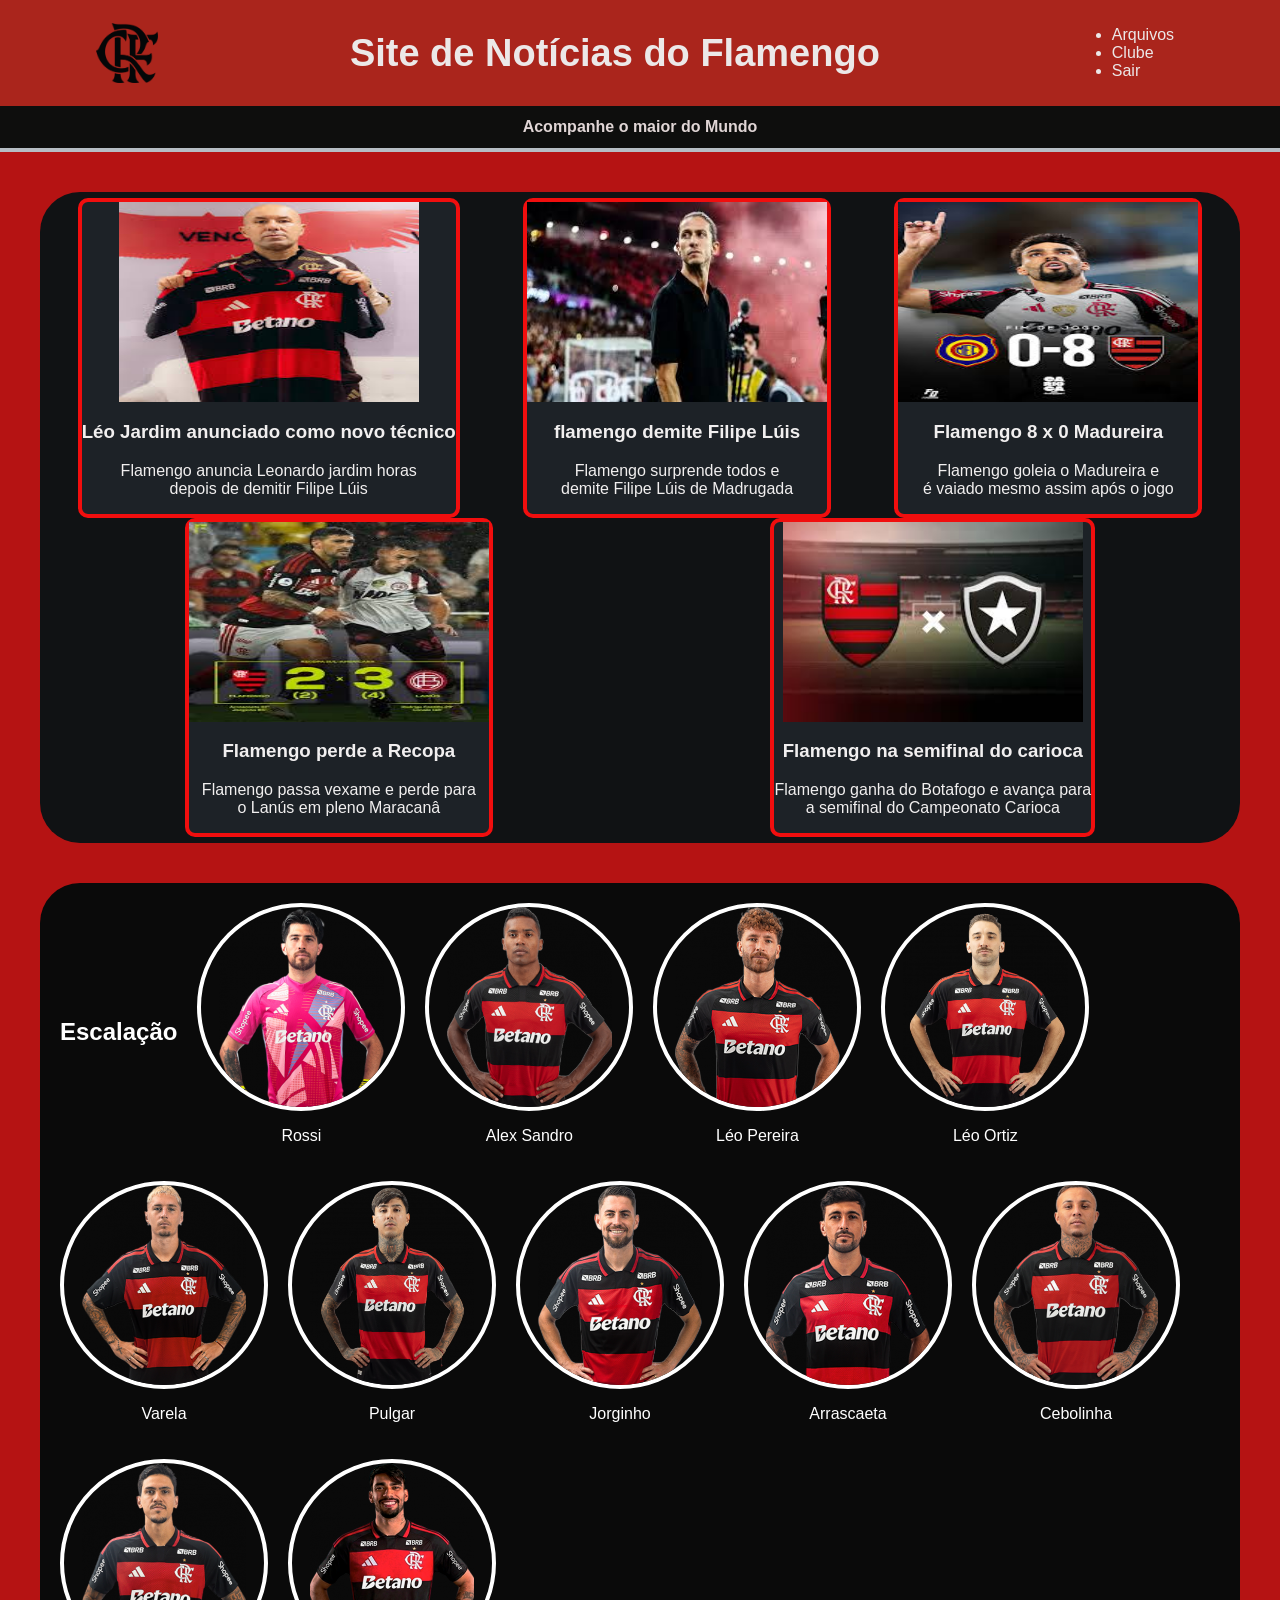
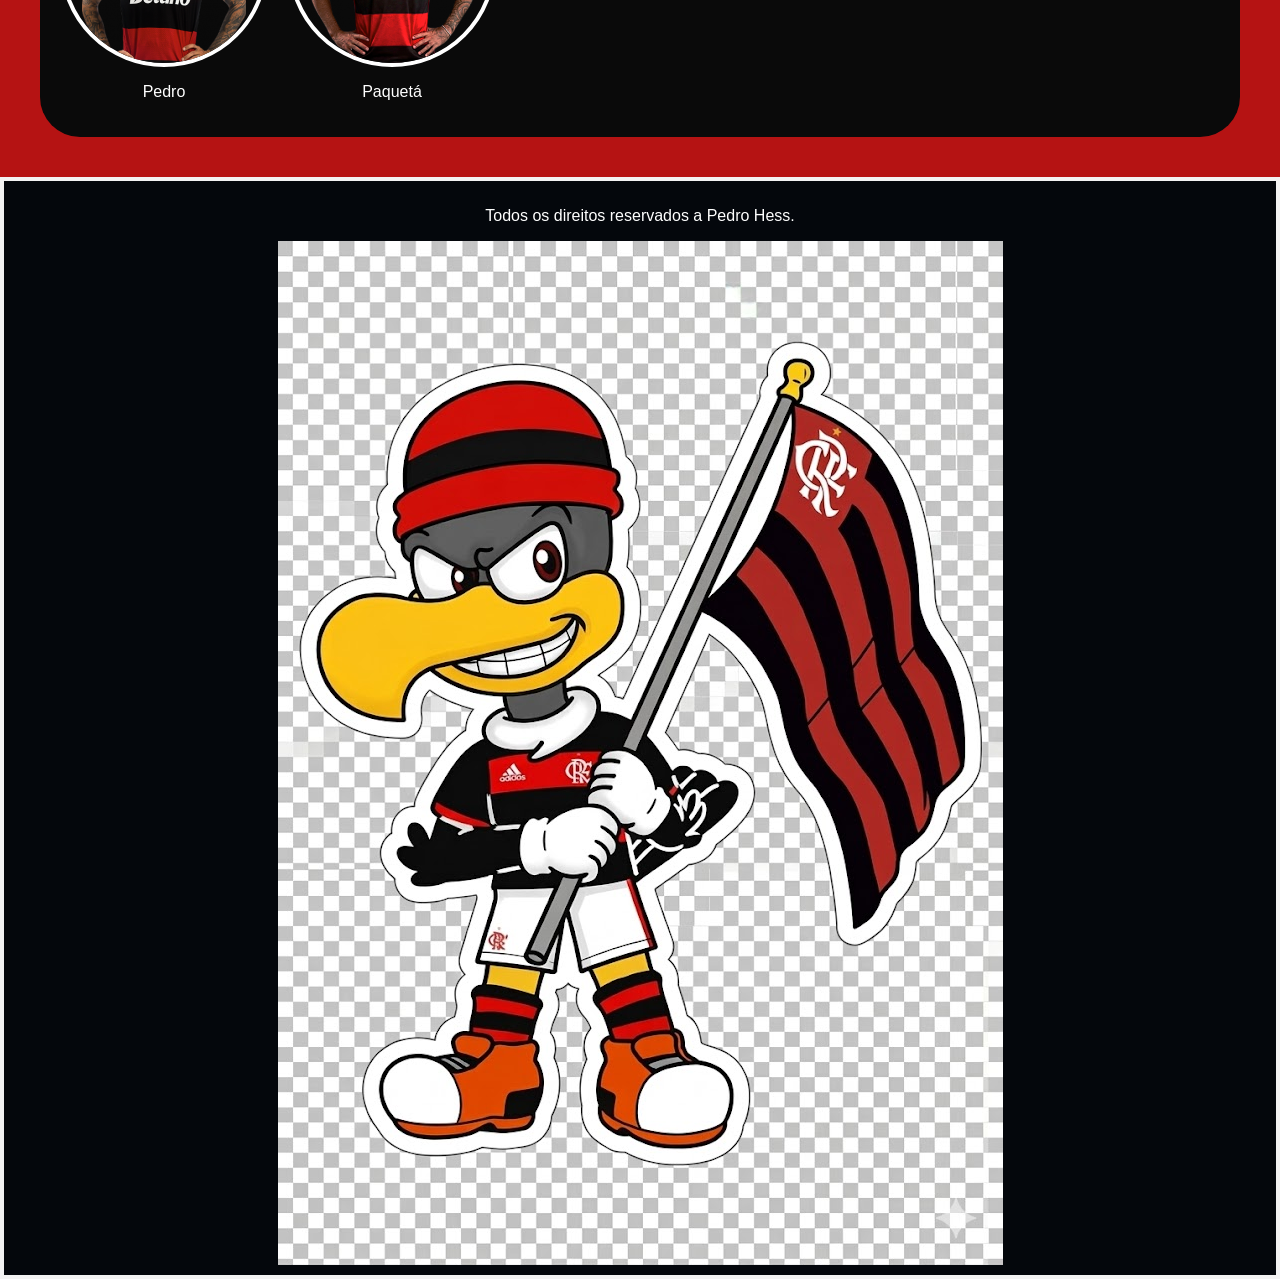
==== site_do_flamengo.html @ 4b74281b "criação do site 06/03" ====
<html lang="en">
<head>
    <meta charset="UTF-8">
    <meta name="viewport" content="width=device-width, initial-scale=1.0">
    <link rel="stylesheet" href="style.css">
    <title>Site do Flamengo</title>
</head>
<body>
    <header>

        <div id="navbar">
            
            <a href="https://gremio.net/home"> 
                <img id="icon" src="crf.png" alt="Ícone do Flamengo"  >
            </a>

            <h2 style="font-size: 38px;"> Site de Notícias do Flamengo</h2>

            <ul id="links">
                <li>Arquivos</li>
                <li>Clube</li>
                <li>Sair</li>
            </ul>
        </div>

    </header>
    <main>
        <div class = "barra-sticky"> Acompanhe o maior do Mundo</div>

        <section class="noticias">

            <div class="noticia">
                <img class="img_noticia" src="assets/Leo_jardim.jfif" alt="Senhor Representante do Grêmio">
                <h3> Léo Jardim anunciado como novo técnico  </h3>
                <p>Flamengo anuncia Leonardo jardim horas <br>depois de demitir Filipe Lúis</p>
            </div>
            
            <div class="noticia">
                <img class="img_noticia" src="assets/filipe.jfif" alt="Senhor Representante do Grêmio">
                <h3>flamengo demite Filipe Lúis</h3>
                <p>Flamengo surprende todos e <br>demite Filipe Lúis de Madrugada</p>
            </div>
            <div class="noticia">
                <img class="img_noticia" src="assets/8x0.jfif" alt="Senhor Representante do Grêmio">
                <h3>Flamengo 8 x 0 Madureira</h3>
                <p>Flamengo goleia o Madureira e <br>é vaiado mesmo assim após o jogo</p>
            </div>
            <div class="noticia">
                <img class="img_noticia" src="assets/lanus.jfif" alt="Senhor Representante do Grêmio">
                <h3>Flamengo perde a Recopa</h3>
                <p>Flamengo passa vexame e perde para<br> o Lanús em pleno Maracanâ</p>
            </div>
            <div class="noticia">
                <img class="img_noticia" src="assets/botafogo.jfif" alt="Senhor Representante do Grêmio">
                <h3>Flamengo na semifinal do carioca</h3>
                <p>Flamengo ganha do Botafogo e avança para <br>a semifinal do Campeonato Carioca</p>
            </div>

        </section>

    </main>

    <section class = "posicao">
        <div class = "titulo"><h2>Escalação</h2></div>
        
            <div class = "card">
                <img class = "jogador" src = "assets/jogadores/rossi.png">
                <p>Rossi</p>
            </div>
            <div class = "card">
                <img class = "jogador" src = "assets/jogadores/alexsandro.png">
                <p>Alex Sandro</p>
            </div>
            <div class = "card">
                <img class = "jogador" src = "assets/jogadores/leopereira.png">
                <p>Léo Pereira</p>
            </div>
             <div class = "card">
                <img class = "jogador" src = "assets/jogadores/leoortiz.png">
                <p>Léo Ortiz</p>
            </div>
             <div class = "card">
                <img class = "jogador" src = "assets/jogadores/varela.png">
                <p>Varela</p>
            </div>
             <div class = "card">
                <img class = "jogador" src = "assets/jogadores/pulgar.png">
                <p>Pulgar</p>
            </div>
             <div class = "card">
                <img class = "jogador" src = "assets/jogadores/jorginho.png">
                <p>Jorginho</p>
            </div>
             <div class = "card">
                <img class = "jogador" src = "assets/jogadores/arrascaeta.png">
                <p>Arrascaeta</p>
            </div>
            <div class = "card">
                <img class = "jogador" src = "assets/jogadores/cebolinha.png">
                <p>Cebolinha</p>
            </div>
            <div class = "card">
                <img class = "jogador" src = "assets/jogadores/pedro.png">
                <p>Pedro</p>
            </div>
            <div class = "card">
                <img class = "jogador" src = "assets/jogadores/paqueta.png">
                <p>Paquetá</p>
            </div>

            
           

        
             </div>
    </section>
   



    <footer>
        <p> Todos os direitos reservados a Pedro Hess. </p>
        <div class ="elemento-fixo">
            <img src = "urubu.png"></img>
        </div>
    </footer>
</body>
</html>
---- style.css ----
body {
    margin: 0px;
    padding: 0px;
    background-color: rgba(177, 6, 6, 0.945);
    font-family: 'Segoe UI', Tahoma, Geneva, Verdana, sans-serif;

}

#icon {
    width: 62px;
}

#links {
    padding-right: 10px;
}

#navbar {
    display: flex;
    justify-content: space-around;
    align-items: center;
    background-color: rgb(170, 37, 28);
    color: rgb(236, 232, 232);
    font-family: 'Segoe UI', Tahoma, Geneva, Verdana, sans-serif;
}

.noticias {
    display: flex;
    text-align: center;
    flex-wrap: wrap;
    justify-content: space-around;
    background-color: rgb(16, 18, 20);
    padding: 6px;
    margin: 40px;
    border-radius: 40px;
}

.noticia:hover{
    transition:0.2s;
    transform:translateY(-10px);
}

.noticia {
    font-family: 'Segoe UI', Tahoma, Geneva, Verdana, sans-serif;
    color: rgb(241, 239, 239);
    background-color: rgb(29, 34, 39);
    border: 4px solid rgb(241, 14, 14);
    border-radius: 10px;
}

.img_noticia {
    width: 300px;
    height: 200px;
}

footer {
    background-color: rgb(4, 7, 12);
    padding: 10px;
    text-align: center;
    color: white;
    font-family: 'Segoe UI', Tahoma, Geneva, Verdana, sans-serif;
    font-weight: 150;
    border: 4px solid;
    border-color: rgb(243, 243, 243);
    
}

.barra-sticky{
    position: sticky;
    top: 0px;
    background-color: rgb(14, 14, 13);
    color: rgb(224, 213, 213);
    padding: 12px;
    font-weight: bold;
    text-align: center;
    border-bottom: 4px solid rgb(182, 189, 196);
}

.posicao{
    margin: 40px;
    padding:20px;
    border-radius: 40px;
    background-color: rgb(10, 10, 10);
    color: white;
    display: flex;
    text-align: center;
    border-color: rgb(245, 13, 5);
    align-items: center;
    gap: 20px;
    flex-wrap: wrap
}

.titulo{
    text-align: center;
}

.jogador{
    width: 200px;
    height: 200px;
    border-radius: 50%;
    gap: 70px;
    border: 4px solid white;
    object-fit: contain;
    
}

.jogador:hover{
    transition: 0.2s;
    transform: translateY(-10px);
}
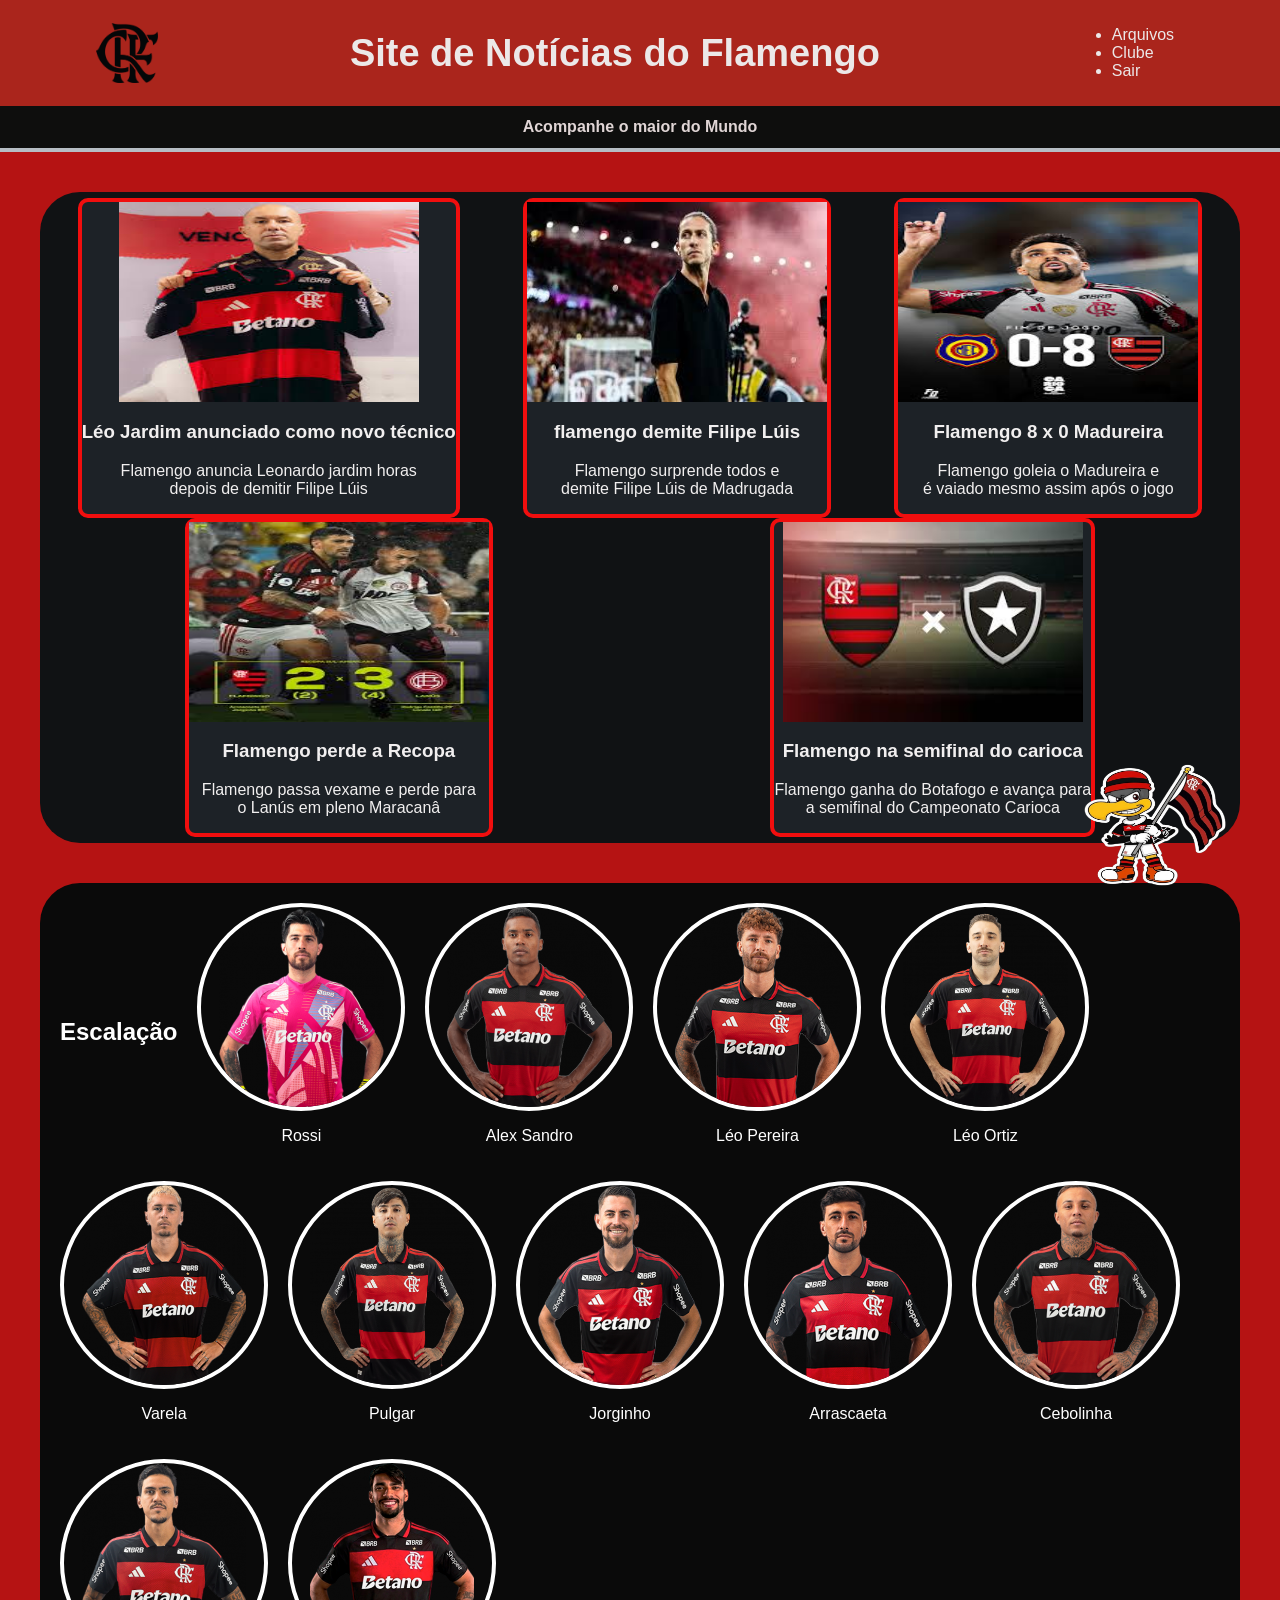
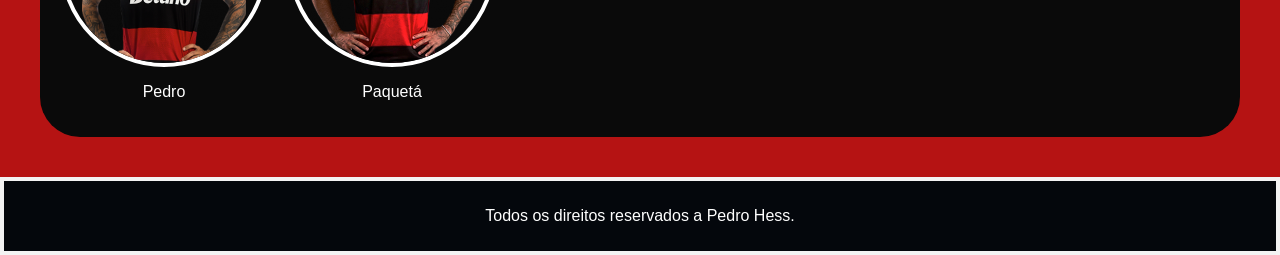
==== commit 70522336: "atualização 06/03" ====
--- a/site_do_flamengo.html
+++ b/site_do_flamengo.html
@@ -107,21 +107,13 @@
                 <img class = "jogador" src = "assets/jogadores/paqueta.png">
                 <p>Paquetá</p>
             </div>
-
-            
-           
-
-        
              </div>
     </section>
-   
-
-
 
     <footer>
         <p> Todos os direitos reservados a Pedro Hess. </p>
         <div class ="elemento-fixo">
-            <img src = "urubu.png"></img>
+            <img src = "urubu-removebg-preview.png"></img>
         </div>
     </footer>
 </body>
--- a/style.css
+++ b/style.css
@@ -106,4 +106,16 @@
 .jogador:hover{
     transition: 0.2s;
     transform: translateY(-10px);
+}
+
+.elemento-fixo{
+    position: fixed;
+    bottom: 00px;
+    right: 50px;
+    z-index: 1000;
+}
+
+.elemento-fixo img{
+    width: 150px;
+    height:150px;
 }
